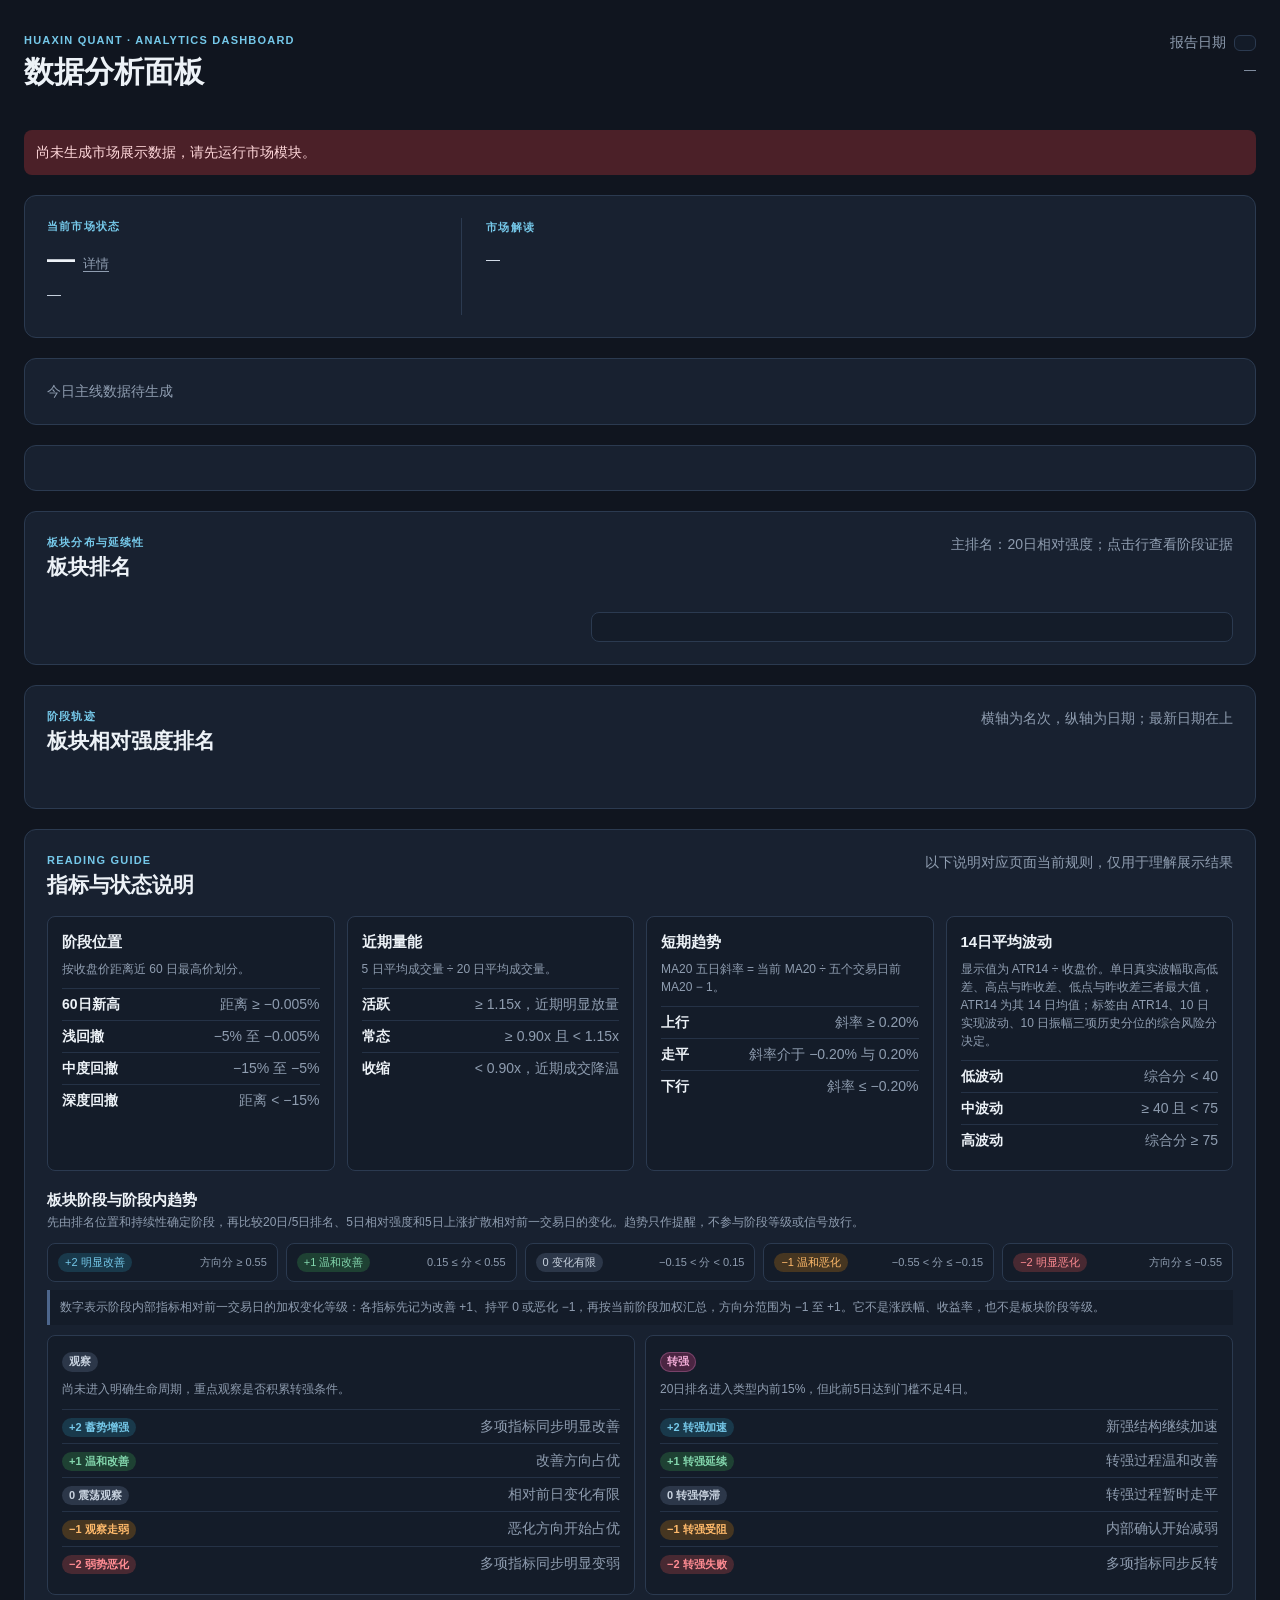
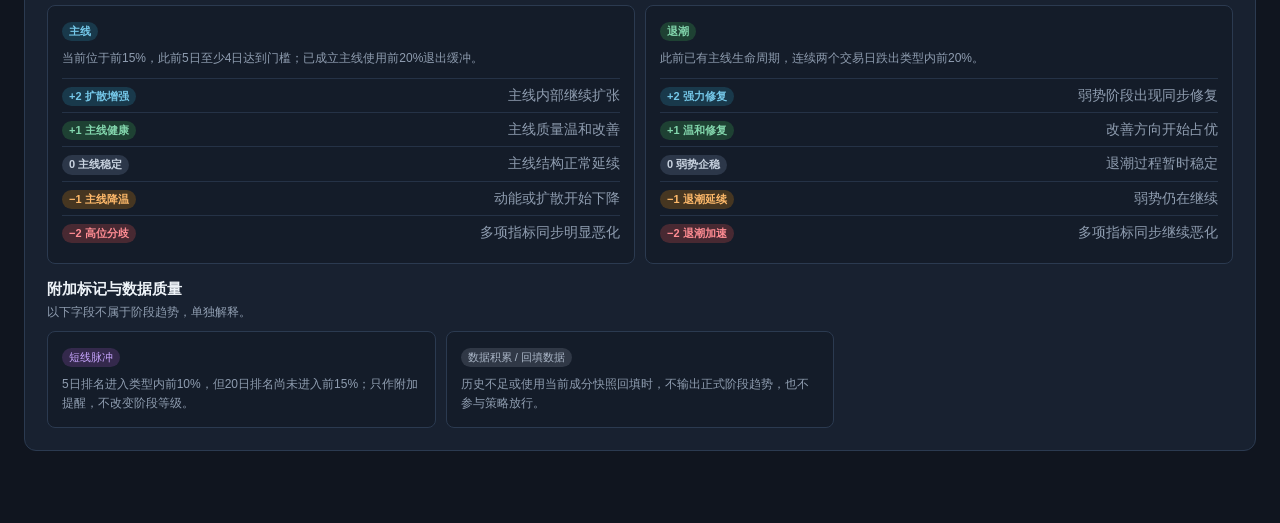
==== dashboard/index.html @ ee4cff54 "feat: filter vcp backtest by stage" ====
<!doctype html>
<html lang="zh-CN">
<head>
  <meta charset="utf-8"><meta name="viewport" content="width=device-width, initial-scale=1">
  <title>Huaxin Quant 数据分析面板</title><link rel="stylesheet" href="styles.css"><link rel="stylesheet" href="state.css"><link rel="stylesheet" href="state-rules.css"><link rel="stylesheet" href="index-trend.css"><link rel="stylesheet" href="sector-detail.css"><link rel="stylesheet" href="vcp.css"><link rel="stylesheet" href="backtest.css"><link rel="stylesheet" href="backtest-window.css"><link rel="stylesheet" href="capital.css"><link rel="stylesheet" href="capital-states.css"><link rel="stylesheet" href="layout-overrides.css">
</head>
<body>
  <main class="shell">
    <header class="page-header"><div><p class="eyebrow">HUAXIN QUANT · ANALYTICS DASHBOARD</p><h1>数据分析面板</h1></div><div class="header-meta"><div id="date-control" class="date-picker"><span>报告日期</span><button id="date-picker-toggle" type="button" aria-expanded="false"></button><select id="date-select" class="hidden" aria-label="报告日期"></select><div id="date-picker-panel" class="date-picker-panel hidden"></div></div><p id="data-status" class="data-status">—</p></div></header>
    <nav id="module-nav" class="module-nav" aria-label="分析模块"></nav>
    <p id="load-error" class="notice hidden"></p>
    <section id="module-placeholder" class="panel placeholder hidden"></section>
    <div id="capital-content" class="hidden">
      <section class="panel vcp-header capital-header"><div><p class="section-label">申万二级 · 独立资金旁路</p><h2>资金观测</h2><p id="capital-meta" class="data-status">—</p></div><div id="capital-summary" class="vcp-summary"></div></section>
      <section class="panel"><div class="section-heading"><div><p class="section-label">TURNOVER FLOW → MAIN CAPITAL</p><h2>二级行业资金候选</h2></div><p id="capital-note">最多8个；点击行业查看成交额前5只核心个股</p></div><div class="capital-layout"><div class="table-scroll"><table id="capital-sector-table"></table></div><aside id="capital-sector-detail" class="capital-detail"></aside></div></section>
      <section class="panel capital-threshold-panel"><div class="section-heading"><div><p class="section-label">RULES &amp; THRESHOLDS</p><h2>关键指标与状态阈值</h2></div><p>以下标准由当日业务数据包发布，与实际运行配置一致</p></div><div id="capital-thresholds"></div></section>
      <section class="panel capital-guide"><div class="section-heading"><div><p class="section-label">READING GUIDE</p><h2>资金口径</h2></div><p>资金状态与价格强弱保持独立</p></div><div class="capital-guide-grid"><article><h3>成交额流入</h3><p>通达信全量行情计算二级行业成交额占全A比例，观察近3日提升、持续性、放量股票占比和集中度；它不等于净流入。</p></article><article><h3>主力资金</h3><p>只对映射为 high/usable 的候选调用妙想；板块层不汇总融资数据，也不因成交活跃直接推断主力资金流入。</p></article><article><h3>个股验证</h3><p>每个确认行业取成交额前5只，一次查询个股主力资金与融资资金；三种状态分别呈现，不强制合成。</p></article></div></section>
    </div>
    <div id="signals-content" class="hidden"><section class="panel vcp-header"><div><p class="section-label">模型二 · 量价买点</p><h2>信号发现</h2><p id="signals-meta" class="data-status hidden"></p></div><div id="signals-summary" class="vcp-summary"></div></section><section class="panel"><div class="section-heading"><div><p class="section-label">当日触发与次日计划</p><h2>信号列表</h2></div><p id="signals-note">—</p></div><div id="signals-filters" class="tabs"></div><div class="vcp-layout"><div class="table-scroll"><table id="signals-table"></table></div><aside id="signals-detail" class="vcp-detail"></aside></div></section></div>
    <div id="vcp-content" class="hidden">
      <section class="panel vcp-header"><div><p class="section-label">Bloom 信号层 · 动态跟踪</p><h2>VCP 结构</h2><p id="vcp-meta" class="data-status hidden"></p></div><div id="vcp-summary" class="vcp-summary"></div></section>
      <section class="panel"><div class="section-heading"><div><p class="section-label">活跃结构</p><h2>观察列表</h2></div><p id="vcp-filter-note">—</p></div><div id="vcp-filters" class="tabs" aria-label="Bloom 状态筛选"></div><div class="vcp-layout"><div class="table-scroll"><table id="vcp-table"></table></div><aside id="vcp-detail" class="vcp-detail"></aside></div></section>
    </div>
    <div id="valuation-content" class="hidden">
      <section class="panel vcp-header"><div><p class="section-label">模型三 · 主动估值</p><h2>投研分析索引</h2><p id="valuation-meta" class="data-status"></p></div><div id="valuation-summary" class="vcp-summary"></div></section>
      <section class="panel"><div class="section-heading"><div><p class="section-label">已验证运行</p><h2>已完成标的</h2></div><p id="valuation-note">点击标的查看完整研究报告</p></div><div class="table-scroll"><table id="valuation-table"></table></div></section>
    </div>
    <div id="backtest-content" class="hidden">
      <section class="panel vcp-header"><div><p class="section-label">策略验证 · 统一样本范围</p><h2>回测表现</h2><p id="backtest-meta" class="data-status"></p></div><div class="backtest-header-side"><div id="backtest-window-tabs" class="tabs" aria-label="买点成立范围"></div><div id="backtest-summary" class="vcp-summary"></div></div></section>
      <section class="panel"><div class="section-heading"><div><p class="section-label">VCP SELECTION BASELINE</p><h2>VCP结构入选表现</h2></div><p id="backtest-structure-note">—</p></div><div id="backtest-structure-summary" class="vcp-summary"></div><div id="backtest-structure-filters" class="tabs" aria-label="VCP入选阶段筛选"></div><div class="table-scroll"><table id="backtest-structure-table"></table></div><div id="backtest-structure-pagination" class="backtest-pagination" aria-label="VCP结构入选明细分页"></div><div class="table-scroll"><table id="backtest-structure-stage-table"></table></div></section>
      <section class="panel"><div class="section-heading"><div><p class="section-label">所选成立范围 · 收益观察至20日</p><h2>实际买点表现</h2></div><p id="backtest-note">—</p></div><div id="backtest-filters" class="tabs"></div><div class="table-scroll"><table id="backtest-table"></table></div></section>
      <section class="panel"><div class="section-heading"><div><p class="section-label">SETUP FAMILY BASELINE</p><h2>买点类型基准</h2></div><p>三类买点分别作为后续条件评价的比较基准</p></div><div class="table-scroll"><table id="backtest-event-table"></table></div></section>
      <section class="panel"><div class="section-heading"><div><p class="section-label">SETUP PROFILE</p><h2>等级与形态成熟度</h2></div><p id="backtest-profile-note">—</p></div><div class="backtest-profile-grid"><article><h3>常规 / A类</h3><div class="table-scroll"><table id="backtest-grade-table"></table></div></article><article><h3>形态成熟度</h3><div class="table-scroll"><table id="backtest-maturity-table"></table></div></article></div></section>
      <section class="panel"><div class="section-heading"><div><p class="section-label">CONDITION VALUE</p><h2>条件价值评估</h2></div><p>可参与基准 → 强势确认，同时观察提升与机会损失</p></div><div id="backtest-horizon-tabs" class="tabs" aria-label="条件评价周期"></div><div class="table-scroll"><table id="backtest-condition-table"></table></div><p id="backtest-condition-note" class="detail-meta"></p></section>
    </div>
    <div id="market-content">
      <section class="panel state-panel"><div class="state-summary"><p class="section-label">当前市场状态</p><div class="state-title-row"><h2 id="market-state">—</h2><button id="state-help-toggle" class="state-help-toggle" type="button" aria-expanded="false" aria-controls="state-rules">详情</button></div><p id="state-duration" class="state-duration">—</p><div id="risk-tags" class="tags"></div></div><div class="state-reading"><p class="section-label">市场解读</p><p id="state-analysis" class="state-analysis">—</p><p id="state-transition" class="state-transition hidden">—</p></div></section>
      <section id="state-rules" class="panel state-rules hidden"></section>
      <section id="daily-mainline" class="panel daily-mainline"><p class="muted">今日主线数据待生成</p></section>
      <section class="panel"><div class="table-scroll"><table id="index-table"></table></div></section>
      <section class="panel"><div class="section-heading"><div><p class="section-label">板块分布与延续性</p><h2>板块排名</h2></div><p>主排名：20日相对强度；点击行查看阶段证据</p></div><nav id="sector-tabs" class="tabs" aria-label="板块类别"></nav><div class="leaderboard-layout"><div class="table-scroll"><table id="sector-table"></table></div><aside id="sector-detail" class="sector-detail"></aside></div></section>
      <section class="panel"><div class="section-heading"><div><p class="section-label">阶段轨迹</p><h2>板块相对强度排名</h2></div><p>横轴为名次，纵轴为日期；最新日期在上</p></div><nav id="rank-window-tabs" class="tabs" aria-label="相对强度窗口"></nav><div class="table-scroll matrix-wrap"><table id="history-matrix"></table></div></section>
      <section class="panel market-guide">
        <div class="section-heading"><div><p class="section-label">READING GUIDE</p><h2>指标与状态说明</h2></div><p>以下说明对应页面当前规则，仅用于理解展示结果</p></div>
        <div class="market-guide-grid">
          <article><h3>阶段位置</h3><p>按收盘价距离近 60 日最高价划分。</p><dl><div><dt>60日新高</dt><dd>距离 ≥ −0.005%</dd></div><div><dt>浅回撤</dt><dd>−5% 至 −0.005%</dd></div><div><dt>中度回撤</dt><dd>−15% 至 −5%</dd></div><div><dt>深度回撤</dt><dd>距离 &lt; −15%</dd></div></dl></article>
          <article><h3>近期量能</h3><p>5 日平均成交量 ÷ 20 日平均成交量。</p><dl><div><dt>活跃</dt><dd>≥ 1.15x，近期明显放量</dd></div><div><dt>常态</dt><dd>≥ 0.90x 且 &lt; 1.15x</dd></div><div><dt>收缩</dt><dd>&lt; 0.90x，近期成交降温</dd></div></dl></article>
          <article><h3>短期趋势</h3><p>MA20 五日斜率 = 当前 MA20 ÷ 五个交易日前 MA20 − 1。</p><dl><div><dt>上行</dt><dd>斜率 ≥ 0.20%</dd></div><div><dt>走平</dt><dd>斜率介于 −0.20% 与 0.20%</dd></div><div><dt>下行</dt><dd>斜率 ≤ −0.20%</dd></div></dl></article>
          <article><h3>14日平均波动</h3><p>显示值为 ATR14 ÷ 收盘价。单日真实波幅取高低差、高点与昨收差、低点与昨收差三者最大值，ATR14 为其 14 日均值；标签由 ATR14、10 日实现波动、10 日振幅三项历史分位的综合风险分决定。</p><dl><div><dt>低波动</dt><dd>综合分 &lt; 40</dd></div><div><dt>中波动</dt><dd>≥ 40 且 &lt; 75</dd></div><div><dt>高波动</dt><dd>综合分 ≥ 75</dd></div></dl></article>
        </div>
        <div class="sector-guide"><h3>板块阶段与阶段内趋势</h3><p class="muted">先由排名位置和持续性确定阶段，再比较20日/5日排名、5日相对强度和5日上涨扩散相对前一交易日的变化。趋势只作提醒，不参与阶段等级或信号放行。</p>
          <div class="health-scale-guide"><div><span class="sector-state health-strong">+2 明显改善</span><b>方向分 ≥ 0.55</b></div><div><span class="sector-state health-good">+1 温和改善</span><b>0.15 ≤ 分 &lt; 0.55</b></div><div><span class="sector-state health-stable">0 变化有限</span><b>−0.15 &lt; 分 &lt; 0.15</b></div><div><span class="sector-state health-cooling">−1 温和恶化</span><b>−0.55 &lt; 分 ≤ −0.15</b></div><div><span class="sector-state health-divergence">−2 明显恶化</span><b>方向分 ≤ −0.55</b></div></div>
          <p class="health-scale-note">数字表示阶段内部指标相对前一交易日的加权变化等级：各指标先记为改善 +1、持平 0 或恶化 −1，再按当前阶段加权汇总，方向分范围为 −1 至 +1。它不是涨跌幅、收益率，也不是板块阶段等级。</p><div class="sector-guide-grid phase-guide-grid">
          <div><h4><span class="sector-state watch">观察</span></h4><p>尚未进入明确生命周期，重点观察是否积累转强条件。</p><dl><div><dt><span class="sector-state health-strong">+2 蓄势增强</span></dt><dd>多项指标同步明显改善</dd></div><div><dt><span class="sector-state health-good">+1 温和改善</span></dt><dd>改善方向占优</dd></div><div><dt><span class="sector-state health-stable">0 震荡观察</span></dt><dd>相对前日变化有限</dd></div><div><dt><span class="sector-state health-cooling">−1 观察走弱</span></dt><dd>恶化方向开始占优</dd></div><div><dt><span class="sector-state health-divergence">−2 弱势恶化</span></dt><dd>多项指标同步明显变弱</dd></div></dl></div>
          <div><h4><span class="sector-state emerging">转强</span></h4><p>20日排名进入类型内前15%，但此前5日达到门槛不足4日。</p><dl><div><dt><span class="sector-state health-strong">+2 转强加速</span></dt><dd>新强结构继续加速</dd></div><div><dt><span class="sector-state health-good">+1 转强延续</span></dt><dd>转强过程温和改善</dd></div><div><dt><span class="sector-state health-stable">0 转强停滞</span></dt><dd>转强过程暂时走平</dd></div><div><dt><span class="sector-state health-cooling">−1 转强受阻</span></dt><dd>内部确认开始减弱</dd></div><div><dt><span class="sector-state health-divergence">−2 转强失败</span></dt><dd>多项指标同步反转</dd></div></dl></div>
          <div><h4><span class="sector-state mainline">主线</span></h4><p>当前位于前15%，此前5日至少4日达到门槛；已成立主线使用前20%退出缓冲。</p><dl><div><dt><span class="sector-state health-strong">+2 扩散增强</span></dt><dd>主线内部继续扩张</dd></div><div><dt><span class="sector-state health-good">+1 主线健康</span></dt><dd>主线质量温和改善</dd></div><div><dt><span class="sector-state health-stable">0 主线稳定</span></dt><dd>主线结构正常延续</dd></div><div><dt><span class="sector-state health-cooling">−1 主线降温</span></dt><dd>动能或扩散开始下降</dd></div><div><dt><span class="sector-state health-divergence">−2 高位分歧</span></dt><dd>多项指标同步明显恶化</dd></div></dl></div>
          <div><h4><span class="sector-state fading">退潮</span></h4><p>此前已有主线生命周期，连续两个交易日跌出类型内前20%。</p><dl><div><dt><span class="sector-state health-strong">+2 强力修复</span></dt><dd>弱势阶段出现同步修复</dd></div><div><dt><span class="sector-state health-good">+1 温和修复</span></dt><dd>改善方向开始占优</dd></div><div><dt><span class="sector-state health-stable">0 弱势企稳</span></dt><dd>退潮过程暂时稳定</dd></div><div><dt><span class="sector-state health-cooling">−1 退潮延续</span></dt><dd>弱势仍在继续</dd></div><div><dt><span class="sector-state health-divergence">−2 退潮加速</span></dt><dd>多项指标同步继续恶化</dd></div></dl></div>
        </div></div>
        <div class="sector-guide auxiliary-guide"><h3>附加标记与数据质量</h3><p class="muted">以下字段不属于阶段趋势，单独解释。</p><div class="sector-guide-grid">
          <div><span class="sector-state pulse">短线脉冲</span><p>5日排名进入类型内前10%，但20日排名尚未进入前15%；只作附加提醒，不改变阶段等级。</p></div>
          <div><span class="sector-state building">数据积累 / 回填数据</span><p>历史不足或使用当前成分快照回填时，不输出正式阶段趋势，也不参与策略放行。</p></div>
        </div></div>
      </section>
    </div>
  </main>
  <script src="data/index.js"></script><script src="data/valuation/catalog.js"></script><script src="data/valuation_progress.js"></script><script src="app.js"></script>
</body>
</html>
---- dashboard/styles.css ----
:root{color-scheme:dark;--bg:#10151f;--panel:#182130;--line:#2b3a50;--muted:#8f9db0;--text:#edf2f7;--accent:#75c8e9;--up:#ff6d75;--down:#68c79a;--warn:#ffba6b}*{box-sizing:border-box}body{margin:0;background:var(--bg);color:var(--text);font:14px/1.5 -apple-system,BlinkMacSystemFont,"PingFang SC","Microsoft YaHei",sans-serif}.shell{max-width:1480px;margin:0 auto;padding:32px 24px 72px}.page-header,.section-heading,.state-panel{display:flex;gap:24px;justify-content:space-between;align-items:flex-start}h1,h2,p{margin:0}h1{font-size:30px}.eyebrow,.section-label{color:var(--accent);font-size:11px;font-weight:700;letter-spacing:.11em;text-transform:uppercase}.page-header label{color:var(--muted)}select{margin-left:8px;background:var(--panel);border:1px solid var(--line);color:var(--text);padding:8px;border-radius:6px}.module-nav,.tabs,.tags{display:flex;flex-wrap:wrap;gap:8px}.module-nav{margin:20px 0 0}.module-nav button,.tabs button{cursor:pointer;border:1px solid var(--line);background:#131b28;color:var(--muted);border-radius:6px;padding:8px 12px}.module-nav button.active,.tabs button.active{color:#0f171f;background:var(--accent);border-color:var(--accent)}.panel{margin-top:20px;padding:22px;background:var(--panel);border:1px solid var(--line);border-radius:12px}.section-heading{margin-bottom:16px}.section-heading>p,.data-status,.muted{color:var(--muted)}.state-panel{align-items:stretch}.state-panel>div{flex:1;padding-right:18px;border-right:1px solid var(--line)}.state-panel>div:last-child{border:0;padding:0}#market-state{font-size:28px;margin-top:4px}.tags{margin-top:10px}.tag{color:var(--warn);background:#3d3022;border:1px solid #62482c;border-radius:999px;padding:3px 8px;font-size:12px}.evidence{padding-left:18px;margin:7px 0 0;color:#c8d2df}table{width:100%;border-collapse:collapse;white-space:nowrap}th{color:var(--muted);font-size:11px;font-weight:600;text-align:right;padding:8px 10px;border-bottom:1px solid var(--line)}td{text-align:right;padding:9px 10px;border-bottom:1px solid #253246}th:nth-child(-n+2),td:nth-child(-n+2){text-align:left}tr:last-child td{border-bottom:0}.positive{color:var(--up)}.negative{color:var(--down)}.tabs{margin-bottom:14px}.leaderboard-layout{display:grid;grid-template-columns:minmax(650px,1fr) 310px;gap:18px}#sector-table tbody tr{cursor:pointer}#sector-table tbody tr:hover,#sector-table tbody tr.selected{background:#223148}.sector-detail{min-height:260px;padding:14px;border:1px solid var(--line);border-radius:8px;background:#141c29}.sector-detail h3{margin:0 0 8px;font-size:18px}.detail-grid{display:grid;grid-template-columns:1fr 1fr;gap:8px;margin:12px 0}.detail-grid div{padding:7px;background:#1d293a;border-radius:5px}.detail-grid span{display:block;color:var(--muted);font-size:11px}.detail-history{font-size:12px}.detail-history td,.detail-history th{padding:5px}.matrix-wrap{max-height:560px;overflow:auto}#history-matrix th:first-child,#history-matrix td:first-child{position:sticky;left:0;z-index:1;background:var(--panel)}.matrix-cell{min-width:72px;font-size:12px}.rank-hot{color:var(--accent);font-weight:700}.rank-mid{color:var(--warn)}.notice{margin:16px 0;padding:12px;border-radius:8px;background:#4b2028;color:#ffd7da}.placeholder{font-size:16px;color:var(--muted)}.hidden{display:none}@media(max-width:900px){.shell{padding:20px 14px 48px}.state-panel,.page-header{flex-direction:column}.state-panel>div{width:100%;border-right:0;border-bottom:1px solid var(--line);padding:0 0 14px}.leaderboard-layout{display:block}.sector-detail{margin-top:14px}.table-scroll{overflow-x:auto}}
.date-picker{position:relative;display:flex;align-items:center;gap:8px;color:var(--muted)}.date-picker button{cursor:pointer;border:1px solid var(--line);border-radius:6px;background:#131b28;color:var(--text);padding:7px 10px}.date-picker-panel{position:absolute;right:0;top:32px;z-index:10;width:254px;padding:12px;background:var(--panel);border:1px solid var(--line);border-radius:9px;box-shadow:0 16px 32px #060a10}.calendar-head{display:flex;align-items:center;justify-content:space-between;margin-bottom:8px}.calendar-head button{padding:2px 8px}.calendar-grid{display:grid;grid-template-columns:repeat(7,1fr);gap:3px}.calendar-week{color:var(--muted);font-size:10px;text-align:center}.calendar-day{min-height:29px;padding:0!important;border:0!important;background:transparent!important;color:var(--muted)!important}.calendar-day.available{color:var(--text)!important;background:#263950!important}.calendar-day.selected{color:#0f171f!important;background:var(--accent)!important;font-weight:700}.calendar-day:disabled{cursor:default;opacity:.45}
---- dashboard/state.css ----
.header-meta { text-align: right; }
.header-meta .data-status { margin-top: 8px; font-size: 12px; }
.header-meta .date-picker { justify-content: flex-end; }
#signals-table th:nth-child(2),
#signals-table td:nth-child(2) { display: none; }
#signals-table th:nth-child(5),
#signals-table td:nth-child(5) { display: none; }
#signals-table th:nth-child(7),
#signals-table td:nth-child(7) { display: none; }
.state-summary { max-width: 35%; }
.state-reading { line-height: 1.8; }
.state-duration { margin-top: 4px; color: #c8d2df; }
.state-analysis { margin-top: 10px; color: #d5deea; }
.state-transition { margin-top: 12px; color: var(--warn); font-weight: 600; }

@media (max-width: 900px) {
  .header-meta { text-align: left; }
  .state-summary { max-width: none; }
}
---- dashboard/state-rules.css ----
.state-title-row { display: flex; align-items: baseline; gap: 8px; }.state-help-toggle { padding: 0; border: 0; background: transparent; color: var(--muted); font: italic 12px/1.2 inherit; cursor: pointer; text-decoration: underline; text-underline-offset: 3px; }
.state-help-toggle:hover { color: var(--accent); }.state-rules { margin-top: 12px; }
.rules-current { display: grid; grid-template-columns: minmax(280px, .9fr) 1.1fr; gap: 22px; }
.rules-current h3 { margin: 5px 0 8px; font-size: 18px; }.rules-current h3 span { color: var(--muted); font-size: 13px; font-weight: 400; }
.rules-current ul { margin: 0; padding-left: 18px; color: #c8d2df; }.rule-metrics { display: grid; grid-template-columns: repeat(3, 1fr); gap: 8px; }
.rule-metrics div { padding: 8px; border-radius: 6px; background: #1d293a; }.rule-metrics span { display: block; color: var(--muted); font-size: 11px; }.rule-metrics b { display: block; margin-top: 2px; font-size: 15px; }
.rules-all { margin-top: 18px; }.rules-all table { font-size: 12px; }.rules-all th, .rules-all td { white-space: normal; vertical-align: top; }.rules-all th:nth-child(-n+2), .rules-all td:nth-child(-n+2) { text-align: left; }.rules-all .active-rule { background: #223148; }
.rules-all th:first-child, .rules-all td:first-child { width: 112px; }
.rules-all th:nth-child(3), .rules-all td:nth-child(3) { width: 92px; white-space: nowrap; }
.state-rule-name { display: inline-flex; align-items: center; gap: 6px; white-space: nowrap; }
.state-rule-name .tag { flex: 0 0 auto; line-height: 1.2; }
.score-rules { margin-top: 18px; }.score-rules > div { display: grid; grid-template-columns: repeat(2, 1fr); gap: 10px; margin-top: 8px; }.score-rules article { padding: 12px; border: 1px solid var(--line); border-radius: 7px; background: #141c29; }.score-rules h4 { margin: 0 0 6px; font-size: 14px; }.score-rules p { margin: 0; color: #c8d2df; font-size: 12px; }.score-rules span { display: block; margin-top: 7px; color: var(--accent); font-size: 12px; }
@media (max-width: 900px) { .rules-current { grid-template-columns: 1fr; }.rule-metrics, .score-rules > div { grid-template-columns: repeat(2, 1fr); } }
---- dashboard/index-trend.css ----
.trend-sparkline { display: inline-block; width: 138px; }.trend-sparkline svg { display: block; width: 132px; height: 42px; overflow: visible; }.trend-sparkline polyline { fill: none; stroke-width: 1.5; stroke-linejoin: round; stroke-linecap: round; }.spark-close { stroke: var(--up); stroke-width: 2 !important; }.spark-ma20 { stroke: var(--accent); }.spark-ma60 { stroke: var(--muted); stroke-dasharray: 3 2; }.trend-sparkline small { display: flex; gap: 4px; align-items: center; color: var(--muted); font-size: 10px; }.trend-sparkline small b { margin-right: 2px; color: #c8d2df; font-weight: 600; }.trend-sparkline small i { display: inline-block; width: 8px; height: 2px; }.trend-sparkline small .close { background: var(--up); }.trend-sparkline small .ma20 { background: var(--accent); }.trend-sparkline small .ma60 { background: var(--muted); }.trend-arrow.up { color: var(--up); }.trend-arrow.down { color: var(--down); }.trend-arrow.flat { color: var(--muted); }.volatility,.drawdown,.recent-volume { font-weight: 600; }.volatility small,.drawdown small,.recent-volume small { margin-left: 3px; color: var(--muted); font-size: 11px; font-weight: 400; }.volatility.high { color: var(--warn); }.volatility.medium { color: #d9c46f; }.volatility.low { color: var(--down); }.drawdown.high,.recent-volume.active { color: var(--up); }.drawdown.shallow,.recent-volume.normal { color: var(--accent); }.drawdown.medium { color: var(--warn); }.drawdown.deep,.recent-volume.contract { color: var(--down); }#index-table th { text-align: center !important; }#index-table td:not(:first-child) { text-align: center; }#index-table .return-col { width: 62px; }
---- dashboard/sector-detail.css ----
.leaderboard-layout { grid-template-columns: minmax(420px, .9fr) minmax(480px, 1.1fr); }.sector-detail { min-height: 0; }.sector-detail .detail-grid { grid-template-columns: repeat(4, 1fr); gap: 7px; }.sector-detail .detail-grid div { padding: 7px; }.detail-heading { margin: 12px 0 6px; color: var(--accent); font-size: 11px; font-weight: 700; letter-spacing: .08em; text-transform: uppercase; }.detail-heading span { margin-left: 5px; color: var(--muted); font-size: 10px; font-weight: 400; letter-spacing: 0; text-transform: none; }.detail-meta { margin: 10px 0 0; color: var(--muted); font-size: 11px; }.detail-primary b { font-size: 16px; }.detail-history { margin-top: 4px; }.detail-history th, .detail-history td { white-space: nowrap; }
.sector-state { display: inline-block; padding: 3px 7px; border-radius: 999px; font-size: 11px; line-height: 1.2; white-space: nowrap; }.sector-detail h3 .sector-state { margin-left: 5px; vertical-align: middle; }.sector-state.mainline { color: #75c8e9; background: #19394b; }.sector-state.strengthening { color: #ff8c93; background: #482932; }.sector-state.divergence { color: #ffba6b; background: #463621; }.sector-state.pulse { color: #c8a6ff; background: #34294c; }.sector-state.watch { color: #c8d2df; background: #2c3749; }.sector-state.fading { color: #83d6ad; background: #1e4133; }.sector-state.building { color: #aab6c7; background: #303846; }#sector-table th { text-align: center !important; }
.sector-state.emerging { color: #f3add8; background: #4b2542; box-shadow: inset 0 0 0 1px #774269; }
.sector-state.health-strong { color: #75c8e9; background: #19394b; }
.sector-state.health-good { color: #83d6ad; background: #1e4133; }
.sector-state.health-stable { color: #c8d2df; background: #2c3749; }
.sector-state.health-cooling { color: #ffba6b; background: #463621; }
.sector-state.health-divergence { color: #ff8c93; background: #482932; }
.sector-state-line { display: flex; align-items: center; flex-wrap: wrap; gap: 6px; margin: 6px 0 12px; }
.sector-tier { color: #8d9bae; font-size: 11px; }
.matrix-cell[data-matrix-name] { cursor: pointer; }.matrix-cell.matrix-selected { background: #315f8b; color: #fff; font-weight: 700; box-shadow: inset 0 0 0 1px #75c8e9; }
.matrix-wrap { max-height: none; overflow-x: auto; overflow-y: visible; }
@media (max-width: 1100px) { .leaderboard-layout { grid-template-columns: minmax(330px, .75fr) minmax(450px, 1.25fr); }.sector-detail .detail-grid { grid-template-columns: repeat(2, 1fr); } }
---- dashboard/vcp.css ----
.vcp-header{display:flex;justify-content:space-between;gap:24px;align-items:flex-start}.vcp-header h2{margin-top:4px}.vcp-summary{display:grid;grid-template-columns:repeat(5,minmax(72px,1fr));gap:8px}.vcp-summary div,.vcp-metric{padding:9px 10px;border:1px solid var(--line);border-radius:7px;background:#141c29}.vcp-summary span,.vcp-metric span{display:block;color:var(--muted);font-size:11px}.vcp-summary b{font-size:18px}.vcp-layout{display:grid;grid-template-columns:minmax(500px,.85fr) minmax(460px,1.15fr);gap:18px}.vcp-detail{min-height:460px;padding:16px;border:1px solid var(--line);border-radius:8px;background:#141c29}.vcp-detail h3{margin:0 0 4px;font-size:20px}.vcp-detail h4{margin:18px 0 7px;font-size:12px;color:var(--accent);letter-spacing:.05em}.vcp-detail p{margin-top:7px;color:#c8d2df}.vcp-detail .muted{font-size:12px}.vcp-metrics{display:grid;grid-template-columns:1fr 1fr;gap:8px;margin:14px 0}.vcp-metric b{display:block;margin-top:2px}.vcp-table-row{cursor:pointer}.vcp-table-row:hover,.vcp-table-row.selected{background:#223148}.status-pill{display:inline-block;padding:2px 7px;border-radius:999px;border:1px solid var(--line);font-size:11px}.status-triggered{color:#ffdd86;background:#44391f}.status-mature{color:#8be0ff;background:#193747}.status-forming{color:#a8d18d;background:#253a28}.status-early{color:#b9c4d5;background:#283241}.status-risk-blocked{color:#ff9da3;background:#48252c}.risk-hard,.risk-high{color:#ff9da3}.risk-medium{color:var(--warn)}.vcp-list-note{color:var(--muted);font-size:12px}.vcp-flags{display:flex;flex-wrap:wrap;gap:6px;margin-top:8px}.vcp-flags span{padding:2px 6px;border-radius:4px;background:#3d3022;color:var(--warn);font-size:11px}.vcp-detail-table{overflow:auto;border:1px solid var(--line);border-radius:6px}.vcp-detail-table table{width:100%;font-size:11px}.vcp-detail-table th,.vcp-detail-table td{padding:6px 7px;white-space:nowrap}.vcp-detail-table th{color:var(--muted);font-weight:500}.vcp-sector,.vcp-score-grid{display:grid;grid-template-columns:repeat(2,minmax(0,1fr));gap:7px}.vcp-sector>div,.vcp-score-grid>div{padding:8px 9px;border:1px solid var(--line);border-radius:6px;background:#101722}.vcp-sector span,.vcp-score-grid span{display:block;color:var(--muted);font-size:11px}.vcp-sector b,.vcp-score-grid b{display:block;margin-top:2px}.vcp-evidence{font-size:12px;line-height:1.55}.detail-meta{font-size:11px;color:var(--muted)}.valuation-layer-grid{display:grid;grid-template-columns:repeat(3,1fr);gap:7px}.valuation-layer-grid>div{padding:8px 9px;border:1px solid var(--line);border-radius:6px;background:#101722}.valuation-layer-grid span,.valuation-layer-grid small{display:block;color:var(--muted);font-size:11px}.valuation-layer-grid b{display:block;margin:2px 0}.valuation-list{padding-left:18px;margin:7px 0;color:#c8d2df}.valuation-list li{margin:5px 0}.valuation-report-grid{display:grid;grid-template-columns:1fr 1fr;gap:28px}.valuation-report-grid h3{margin:0;font-size:16px}.valuation-link{color:var(--accent);text-decoration:none;font-weight:600;white-space:nowrap}.valuation-link:hover{text-decoration:underline}@media(max-width:1000px){.vcp-layout{grid-template-columns:1fr}.vcp-detail{min-height:0}.vcp-header{flex-direction:column}.vcp-summary{width:100%}}@media(max-width:560px){.vcp-summary,.vcp-sector,.vcp-score-grid,.valuation-layer-grid,.valuation-report-grid{grid-template-columns:repeat(1,1fr)}}
---- dashboard/backtest.css ----
.backtest-return{font-variant-numeric:tabular-nums;font-weight:650}.backtest-pending{color:var(--muted)}#backtest-content .table-scroll{overflow-x:auto}#backtest-table{min-width:1120px}#backtest-table th,#backtest-table td{text-align:center;padding-left:8px;padding-right:8px}#backtest-table th:nth-child(-n+2),#backtest-table td:nth-child(-n+2){text-align:left}.backtest-stack{font-size:12px;line-height:1.4}.backtest-stack b{display:block;font-size:13px;white-space:nowrap}.backtest-stack small,.backtest-context small{display:block;color:var(--muted);white-space:nowrap}.backtest-breakout .backtest-return{font-size:12px}#backtest-event-table th,#backtest-event-table td,#backtest-grade-table th,#backtest-grade-table td,#backtest-maturity-table th,#backtest-maturity-table td,#backtest-condition-table th,#backtest-condition-table td,#backtest-structure-stage-table th,#backtest-structure-stage-table td{text-align:center}#backtest-event-table thead tr:first-child th:first-child,#backtest-event-table tbody td:first-child,#backtest-grade-table thead tr:first-child th:first-child,#backtest-grade-table tbody td:first-child,#backtest-maturity-table thead tr:first-child th:first-child,#backtest-maturity-table tbody td:first-child,#backtest-condition-table th:nth-child(2),#backtest-condition-table td:nth-child(2){text-align:left}.backtest-context{font-size:12px;line-height:1.45}.backtest-context b{display:block;white-space:nowrap}.backtest-profile-grid{display:grid;grid-template-columns:1fr 1fr;gap:18px}.backtest-profile-grid article{min-width:0}.backtest-profile-grid h3{margin:0 0 10px;font-size:14px}.backtest-capital-context{min-width:150px}.backtest-capital-context>span{display:flex;align-items:center;justify-content:space-between;gap:6px;margin:3px 0;font-size:11px;color:var(--muted)}#backtest-condition-table{min-width:1180px}#backtest-condition-table small.backtest-unavailable{display:block;color:var(--muted);font-size:10px}.backtest-condition-category,.backtest-sample-status{display:inline-flex;align-items:center;border-radius:999px;padding:3px 8px;font-size:11px;white-space:nowrap}.backtest-condition-category.category-market{background:#e7f4f2;color:#176b63}.backtest-condition-category.category-sector{background:#f0eafd;color:#6546a8}.backtest-condition-category.category-capital{background:#eaf1fc;color:#315f9f}.backtest-sample-status.status-insufficient{background:#f1f3f5;color:#747b84}.backtest-sample-status.status-preliminary{background:#fff2d8;color:#9a6412}.backtest-sample-status.status-stability_watch{background:#e7f4ed;color:#26724c}#backtest-structure-table{min-width:920px;margin-top:14px}#backtest-structure-table th,#backtest-structure-table td{text-align:center}#backtest-structure-table th:nth-child(-n+2),#backtest-structure-table td:nth-child(-n+2){text-align:left}#backtest-structure-table td small{display:block;color:var(--muted)}#backtest-structure-stage-table{margin-top:18px}@media(max-width:900px){.backtest-profile-grid{grid-template-columns:1fr}}
---- dashboard/backtest-window.css ----
.backtest-header-side {
  display: flex;
  flex-direction: column;
  align-items: flex-end;
  gap: 12px;
}

.backtest-header-side #backtest-window-tabs {
  justify-content: flex-end;
}

.backtest-pagination {
  display: flex;
  align-items: center;
  justify-content: space-between;
  gap: 12px;
  margin-top: 12px;
  color: var(--muted);
  font-size: 12px;
}

.backtest-pagination > div {
  display: flex;
  align-items: center;
  gap: 6px;
}

.backtest-pagination button {
  min-width: 34px;
  padding: 6px 10px;
  border: 1px solid var(--line);
  border-radius: 8px;
  background: var(--panel);
  color: var(--text);
  cursor: pointer;
}

.backtest-pagination button.active {
  border-color: var(--accent);
  background: #223148;
  color: var(--accent);
}

.backtest-pagination button:disabled {
  opacity: .4;
  cursor: not-allowed;
}

@media (max-width: 900px) {
  .backtest-header-side {
    align-items: stretch;
  }

  .backtest-header-side #backtest-window-tabs {
    justify-content: flex-start;
  }

  .backtest-pagination {
    align-items: flex-start;
    flex-direction: column;
  }
}
---- dashboard/capital.css ----
.capital-header{align-items:center}.capital-layout{display:grid;grid-template-columns:minmax(0,.82fr) minmax(500px,1.18fr);gap:18px}.capital-layout>.table-scroll{min-width:0;overflow-x:auto}.capital-detail{min-width:0;min-height:360px;padding:16px;border:1px solid var(--line);border-radius:8px;background:#141c29}.capital-detail h3{margin:0;font-size:20px}.capital-detail-head{display:flex;align-items:flex-start;justify-content:space-between;gap:12px;margin-bottom:12px}.capital-state{display:inline-flex;align-items:center;border-radius:999px;padding:3px 8px;font-size:11px;border:1px solid #40516a;background:#202b3b;color:#c8d2df}.capital-state.inflow,.capital-state.migrating{border-color:#744047;background:#3b252c;color:#ff9ba1}.capital-state.outflow{border-color:#376955;background:#203a31;color:#8de0ba}.capital-state.pending,.capital-state.unreliable{color:var(--muted)}#capital-sector-table tbody tr{cursor:pointer}#capital-sector-table tbody tr:hover,#capital-sector-table tbody tr.selected{background:#223148}.capital-metrics{display:grid;grid-template-columns:repeat(3,1fr);gap:8px;margin:12px 0 16px}.capital-metrics div{padding:8px;background:#1d293a;border-radius:6px}.capital-metrics span{display:block;color:var(--muted);font-size:11px}.capital-metrics b{font-size:14px}.capital-stock-table{margin-top:8px;font-size:12px}.capital-stock-table th,.capital-stock-table td{padding:6px}.capital-stock-name b,.capital-stock-name small{display:block}.capital-stock-name small{color:var(--muted)}.capital-guide-grid{display:grid;grid-template-columns:repeat(3,1fr);gap:14px}.capital-guide-grid article{padding:14px;border:1px solid var(--line);border-radius:8px;background:#141c29}.capital-guide-grid h3{margin:0 0 6px;font-size:14px}.capital-guide-grid p{color:#b8c4d3}.capital-detail-meta{color:var(--muted);font-size:11px;margin-top:8px}.capital-threshold-group+.capital-threshold-group{margin-top:22px}.capital-threshold-group h3{margin:0 0 8px;font-size:15px}.capital-threshold-table{white-space:normal}.capital-threshold-table th,.capital-threshold-table td{text-align:left;vertical-align:top}.capital-threshold-table th:nth-child(1){width:18%}.capital-threshold-table th:nth-child(2){width:31%}.capital-threshold-table td:nth-child(2){color:var(--accent);font-variant-numeric:tabular-nums}.capital-threshold-table td:nth-child(3){color:#b8c4d3}.capital-threshold-levels{display:grid;gap:16px}.capital-threshold-level{padding:15px;border:1px solid var(--line);border-radius:10px;background:#141c29}.capital-threshold-level-head{display:flex;justify-content:space-between;gap:18px;align-items:baseline;margin-bottom:12px}.capital-threshold-level-head h4{margin:0;color:var(--accent);font-size:16px}.capital-threshold-level-head p{color:var(--muted);font-size:12px}.capital-state-rule-grid{display:grid;grid-template-columns:repeat(2,minmax(0,1fr));gap:12px}.capital-threshold-level:nth-child(2) .capital-state-rule-grid{grid-template-columns:repeat(3,minmax(0,1fr))}.capital-threshold-level:last-child .capital-state-rule-grid{grid-template-columns:1fr}.capital-state-rule-card{min-width:0;padding:11px;border:1px solid #253246;border-radius:8px;background:#182130}.capital-state-rule-card h5{margin:0 0 7px;font-size:13px}.capital-state-rule-table{font-size:12px}.capital-state-rule-table th,.capital-state-rule-table td{padding:6px}.capital-state-rule-table th:nth-child(1){width:20%}.capital-state-rule-table th:nth-child(2){width:38%}.capital-state-rule-table td:nth-child(2){color:var(--accent)}.capital-state-rule-table td:nth-child(3){color:#b8c4d3}@media(max-width:1100px){.capital-layout{display:block}.capital-detail{margin-top:14px}.capital-guide-grid,.capital-state-rule-grid,.capital-threshold-level:nth-child(2) .capital-state-rule-grid{grid-template-columns:1fr}.capital-threshold-level-head{display:block}.capital-threshold-level-head p{margin-top:4px}}@media(max-width:700px){.capital-metrics{grid-template-columns:1fr 1fr}}
---- dashboard/capital-states.css ----
.capital-state.tier-strong {
  border-color: #a34a56;
  background: #4a202b;
  color: #ffadb2;
  font-weight: 700;
}

.capital-state.tier-positive {
  border-color: #80603a;
  background: #402f20;
  color: #ffc27a;
}

.capital-state.tier-neutral {
  border-color: #3d667b;
  background: #203442;
  color: #9ccbe3;
}

.capital-state.tier-negative {
  border-color: #376955;
  background: #203a31;
  color: #8de0ba;
}

.capital-state.tier-pending {
  border-color: #465366;
  background: #252e3b;
  color: #9aa8ba;
}

.capital-state.tier-unreliable {
  border-color: #66527f;
  background: #30263d;
  color: #c9afe8;
}

.capital-state-rule-table td:first-child {
  white-space: nowrap;
}
---- dashboard/layout-overrides.css ----
.vcp-layout {
  grid-template-columns: minmax(560px, 0.95fr) minmax(440px, 1.05fr);
}

@media (max-width: 1000px) {
  .vcp-layout { grid-template-columns: 1fr; }
}

.signal-reference-grid,
.signal-score-grid {
  display: grid;
  grid-template-columns: repeat(2, minmax(0, 1fr));
  gap: 8px;
}

.signal-reference-grid .vcp-metric,
.signal-score-grid > div {
  padding: 8px 9px;
  border: 1px solid var(--line);
  border-radius: 6px;
  background: #101722;
}

.signal-score-grid span { display: block; color: var(--muted); font-size: 11px; }
.signal-score-grid b { display: block; margin-top: 2px; }

.vcp-header .vcp-summary { margin-left: auto; }
#signals-content .vcp-summary { grid-template-columns: repeat(3, minmax(82px, 1fr)); }
.signal-plan-grid { display: grid; grid-template-columns: repeat(2, minmax(0, 1fr)); gap: 8px; }
.signal-plan-grid > div { padding: 9px; border: 1px solid var(--line); border-radius: 6px; background: #101722; }
.signal-plan-grid span { display: block; color: var(--muted); font-size: 11px; }
.signal-plan-grid b { display: block; margin-top: 2px; }

.signal-inline-risks { display: inline-flex; flex-wrap: wrap; gap: 5px; margin-left: 6px; vertical-align: middle; }
.signal-inline-risks span { display: inline-block; padding: 2px 7px; border: 1px solid #7b414b; border-radius: 999px; background: #542a34; color: #ffd1d5; font-size: 11px; }
.signal-detail-tags { display: grid; gap: 7px; margin: 10px 0 2px; }
.signal-tag-group { display: grid; grid-template-columns: 64px minmax(0, 1fr); gap: 8px; align-items: start; }
.signal-tag-label { padding-top: 3px; color: var(--muted); font-size: 11px; font-weight: 700; }
.signal-tag-values { display: flex; align-items: center; flex-wrap: wrap; gap: 5px; min-width: 0; }
.signal-detail-tags .market-status-pill { margin-left: 0; }
.signal-source-pill, .signal-financial-pill, .signal-technical-pill { display: inline-block; padding: 3px 8px; border: 1px solid var(--line); border-radius: 999px; font-size: 11px; font-weight: 700; }
.signal-source-pill.source-core { border-color: #3f78a3; background: #1d3449; color: #a7d7ff; }
.signal-source-pill.source-expansion { border-color: #596da7; background: #29304d; color: #c7d1ff; }
.signal-source-pill.source-both { border-color: #6c5aa0; background: #322a4b; color: #d8c8ff; }
.signal-source-pill.source-unknown, .signal-financial-pill.financial-unverified { color: #b9c4d5; background: #283241; }
.signal-financial-pill.financial-verified { border-color: #34735a; background: #173c30; color: #a8e8ca; }
.signal-financial-pill.financial-risk, .signal-technical-pill { border-color: #7b414b; background: #542a34; color: #ffd1d5; }
@media (max-width: 560px) { .signal-tag-group { grid-template-columns: 1fr; gap: 3px; } }
.signal-summary { line-height: 1.65; }
.market-status-pill { display: inline-block; margin-left: 6px; padding: 3px 8px; border: 1px solid var(--line); border-radius: 999px; font-size: 11px; font-weight: 700; vertical-align: middle; }
.market-status-pill.market-supportive { border-color: #2f7b73; background: #153b39; color: #9de4d9; }
.market-status-pill.market-selective { border-color: #4d668c; background: #22334f; color: #bcd2f5; }
.market-status-pill.market-caution { border-color: #7b6735; background: #493b1f; color: #f0d895; }
.market-status-pill.market-blocked { border-color: #7b414b; background: #542a34; color: #ffd1d5; }
.signal-market-advice { margin: 12px 0; padding: 10px 12px; border: 1px solid var(--line); border-left-width: 3px; border-radius: 7px; background: #101722; }
.signal-market-advice > span { display: block; margin-bottom: 4px; color: var(--muted); font-size: 11px; font-weight: 700; letter-spacing: .04em; }
.signal-market-advice p { margin: 0; line-height: 1.65; }
.signal-market-advice.market-supportive { border-left-color: #4da77e; }
.signal-market-advice.market-selective { border-left-color: #7292c5; }
.signal-market-advice.market-caution { border-left-color: #c6a74f; }
.signal-market-advice.market-blocked { border-left-color: #c26774; }
.signal-position-advice { margin: 10px 0 14px; padding: 11px 12px; border: 1px solid var(--line); border-left-width: 3px; border-radius: 7px; background: #101722; }
.signal-position-advice > span { display: block; color: var(--muted); font-size: 11px; font-weight: 700; }
.signal-position-advice > b { display: block; margin-top: 3px; font-size: 18px; }
.signal-position-advice p { margin: 5px 0 0; line-height: 1.55; }
.signal-position-advice small { display: block; margin-top: 3px; color: var(--muted); }
.signal-position-advice.position-active { border-left-color: #4da77e; }
.signal-position-advice.position-observe { border-left-color: #7b6735; }
.signal-detail-topline { display: flex; justify-content: space-between; gap: 14px; align-items: flex-start; }
.signal-detail-topline .section-label { min-width: 0; padding-top: 0; }
.signal-primary-tags { display: flex; flex: 0 0 auto; flex-wrap: wrap; justify-content: flex-end; gap: 10px; align-items: center; margin: 0; }
.signal-detail-topline .status-pill,
.signal-detail-topline .signal-source-pill { padding: 0; border: 0; border-radius: 0; background: transparent; font-size: 11px; line-height: 1.5; }
.signal-detail-topline .status-pill.status-early { color: #f0d895; }
.signal-detail-topline .status-pill.status-triggered { color: #ff9da3; }
.signal-detail-topline .status-pill::before { content: ""; display: inline-block; width: 6px; height: 6px; margin-right: 6px; border-radius: 50%; background: currentColor; vertical-align: 1px; }
.signal-detail-topline .signal-source-pill { margin-left: 0; padding-left: 10px; border-left: 1px solid var(--line); font-weight: 600; }
.sector-status-pill { display: inline-flex; align-items: center; min-height: 24px; padding: 3px 8px; border: 1px solid var(--line); border-radius: 999px; font-size: 11px; font-weight: 700; line-height: 1.2; }
.sector-status-pill.sector-stage-mainline { border-color: #32647a; background: #19394b; color: #75c8e9; }
.sector-status-pill.sector-stage-emerging { border-color: #774269; background: #4b2542; color: #f3add8; }
.sector-status-pill.sector-stage-watch { border-color: #46566d; background: #2c3749; color: #c8d2df; }
.sector-status-pill.sector-stage-fading { border-color: #326c55; background: #1e4133; color: #83d6ad; }
.sector-status-pill.sector-stage-building, .sector-status-pill.sector-stage-unknown { color: #aab6c7; background: #303846; }
.vcp-sector > div:nth-child(2) { white-space: nowrap; overflow-x: auto; }
.vcp-sector > div:nth-child(2) > .sector-state { display: inline-flex; align-items: center; min-height: 24px; margin: 4px 3px 0 0; padding: 3px 7px; line-height: 1.2; vertical-align: middle; }
.signal-capital-grid { display: grid; grid-template-columns: repeat(2, minmax(0, 1fr)); gap: 8px; }
.signal-capital-grid article { padding: 10px; border: 1px solid var(--line); border-radius: 7px; background: #101722; }
.signal-capital-head { display: flex; justify-content: space-between; gap: 8px; align-items: center; }
.signal-capital-head > span { color: var(--muted); font-size: 11px; font-weight: 700; }
.signal-capital-values { display: grid; grid-template-columns: repeat(2, minmax(0, 1fr)); gap: 6px; margin-top: 9px; }
.signal-capital-values div { padding: 7px; border-radius: 5px; background: #172131; }
.signal-capital-values span { display: block; color: var(--muted); font-size: 10px; }
.signal-capital-values b { display: block; margin-top: 2px; font-size: 13px; }
.signal-capital-date { margin: 8px 0 0; color: var(--muted); font-size: 10px; text-align: right; }
@media (max-width: 560px) {
  .signal-capital-grid { grid-template-columns: 1fr; }
  .signal-detail-topline { align-items: flex-start; flex-direction: column; gap: 7px; }
  .signal-primary-tags { justify-content: flex-start; }
}

.market-guide-grid { display: grid; grid-template-columns: repeat(4, minmax(0, 1fr)); gap: 12px; }
.market-guide article, .sector-guide-grid > div { padding: 14px; border: 1px solid var(--line); border-radius: 8px; background: #141c29; }
.market-guide h3 { margin: 0 0 6px; font-size: 15px; }
.market-guide article > p, .sector-guide > p, .sector-guide-grid p { color: var(--muted); font-size: 12px; }
.market-guide dl { margin: 10px 0 0; }
.market-guide dl > div { display: flex; justify-content: space-between; gap: 12px; padding: 5px 0; border-top: 1px solid #253246; }
.market-guide dt { font-weight: 700; }
.market-guide dd { margin: 0; color: var(--muted); text-align: right; }
.sector-guide { margin-top: 18px; }
.sector-guide > h3 { margin-bottom: 2px; }
.sector-guide-grid { display: grid; grid-template-columns: repeat(3, minmax(0, 1fr)); gap: 10px; margin-top: 10px; }
.sector-guide-grid p { margin-top: 8px; line-height: 1.6; }
.health-scale-guide { display: grid; grid-template-columns: repeat(5, minmax(0, 1fr)); gap: 8px; margin-top: 12px; }
.health-scale-guide > div { display: flex; align-items: center; justify-content: space-between; gap: 8px; padding: 9px 10px; border: 1px solid var(--line); border-radius: 8px; background: #141c29; }
.health-scale-guide b { color: var(--muted); font-size: 11px; font-weight: 500; text-align: right; }
.health-scale-note { margin: 8px 0 0; padding: 8px 10px; border-left: 3px solid #4d668c; background: #141c29; color: var(--muted); font-size: 12px; line-height: 1.6; }
.phase-guide-grid { grid-template-columns: repeat(2, minmax(0, 1fr)); }
.phase-guide-grid h4 { margin: 0 0 8px; }
.phase-guide-grid dl { margin: 10px 0 0; }
.phase-guide-grid dl > div { display: flex; justify-content: space-between; gap: 12px; padding: 6px 0; border-top: 1px solid #253246; }
.phase-guide-grid dt { font-weight: 700; }
.phase-guide-grid dd { margin: 0; color: var(--muted); text-align: right; }
.auxiliary-guide { margin-top: 14px; }
@media (max-width: 1100px) { .market-guide-grid, .sector-guide-grid { grid-template-columns: repeat(2, minmax(0, 1fr)); } .health-scale-guide { grid-template-columns: repeat(3, minmax(0, 1fr)); } }
@media (max-width: 650px) { .market-guide-grid, .sector-guide-grid, .health-scale-guide { grid-template-columns: 1fr; } }

.sector-leaders { margin-top: 14px; }
.sector-leaders .detail-heading { display: flex; justify-content: space-between; margin-bottom: 6px; }
.sector-leader { display: grid; grid-template-columns: 24px minmax(0, 1fr) auto; gap: 7px; align-items: center; padding: 7px 0; border-top: 1px solid var(--line); }
.sector-leader-rank { color: var(--muted); font-size: 12px; font-weight: 700; }
.sector-leader-name b { margin-right: 5px; }
.sector-leader-name small { color: var(--muted); }
.sector-leader-meta { margin-top: 1px; color: var(--muted); font-size: 11px; white-space: nowrap; }
.sector-leader-score { text-align: right; }
.sector-leader-score b { display: block; color: var(--accent); }
.sector-leader-score small { color: var(--muted); font-size: 10px; }
.leader-role { display: inline-block; padding: 1px 5px; border-radius: 999px; font-size: 10px; }
.leader-role.leader { color: #8be0ff; background: #193747; }
.leader-role.core { color: #a8d18d; background: #253a28; }
.leader-role.watch { color: #d2c18d; background: #3d3022; }

.mainline-head { display: flex; align-items: flex-start; justify-content: space-between; gap: 16px; }
.mainline-head h2 { margin-top: 4px; font-size: 24px; }
.mainline-status { padding: 4px 9px; border: 1px solid var(--line); border-radius: 999px; color: var(--muted); font-size: 11px; font-weight: 700; }
.mainline-status.status-clear { border-color: #4d668c; background: #22334f; color: #bcd2f5; }
.mainline-status.status-unclear { border-color: #7b6735; background: #493b1f; color: #f0d895; }
.mainline-story { display: grid; grid-template-columns: minmax(280px, .8fr) minmax(420px, 1.2fr); gap: 18px; margin-top: 18px; }
.mainline-story > div { padding: 13px 15px; border-left: 3px solid var(--accent); background: #141c29; }
.mainline-story p:last-child { line-height: 1.75; }
.mainline-evidence-grid { display: grid; grid-template-columns: 1fr 1fr; gap: 22px; margin-top: 18px; }
.mainline-block, .mainline-stock { display: flex; align-items: baseline; gap: 8px; padding: 8px 0; border-top: 1px solid var(--line); }
.mainline-stock { flex-wrap: wrap; }
.mainline-block span, .mainline-stock small, .mainline-stock i { color: var(--muted); font-size: 11px; font-style: normal; }
.mainline-block span { margin-left: auto; }
.mainline-stock span { margin-left: auto; font-weight: 700; }
.mainline-stock em { flex-basis: 100%; color: #8fa1b8; font-size: 11px; font-style: normal; }
.mainline-news { margin-top: 16px; padding-top: 3px; }
.mainline-news ul { margin: 4px 0 0; padding-left: 18px; color: #c8d2df; }
.mainline-news li { padding: 3px 0; }
.mainline-news li span { margin-right: 7px; color: var(--muted); font-size: 11px; }
@media (max-width: 900px) { .mainline-story, .mainline-evidence-grid { grid-template-columns: 1fr; } .mainline-block { align-items: flex-start; flex-direction: column; } .mainline-block span { margin-left: 0; } }
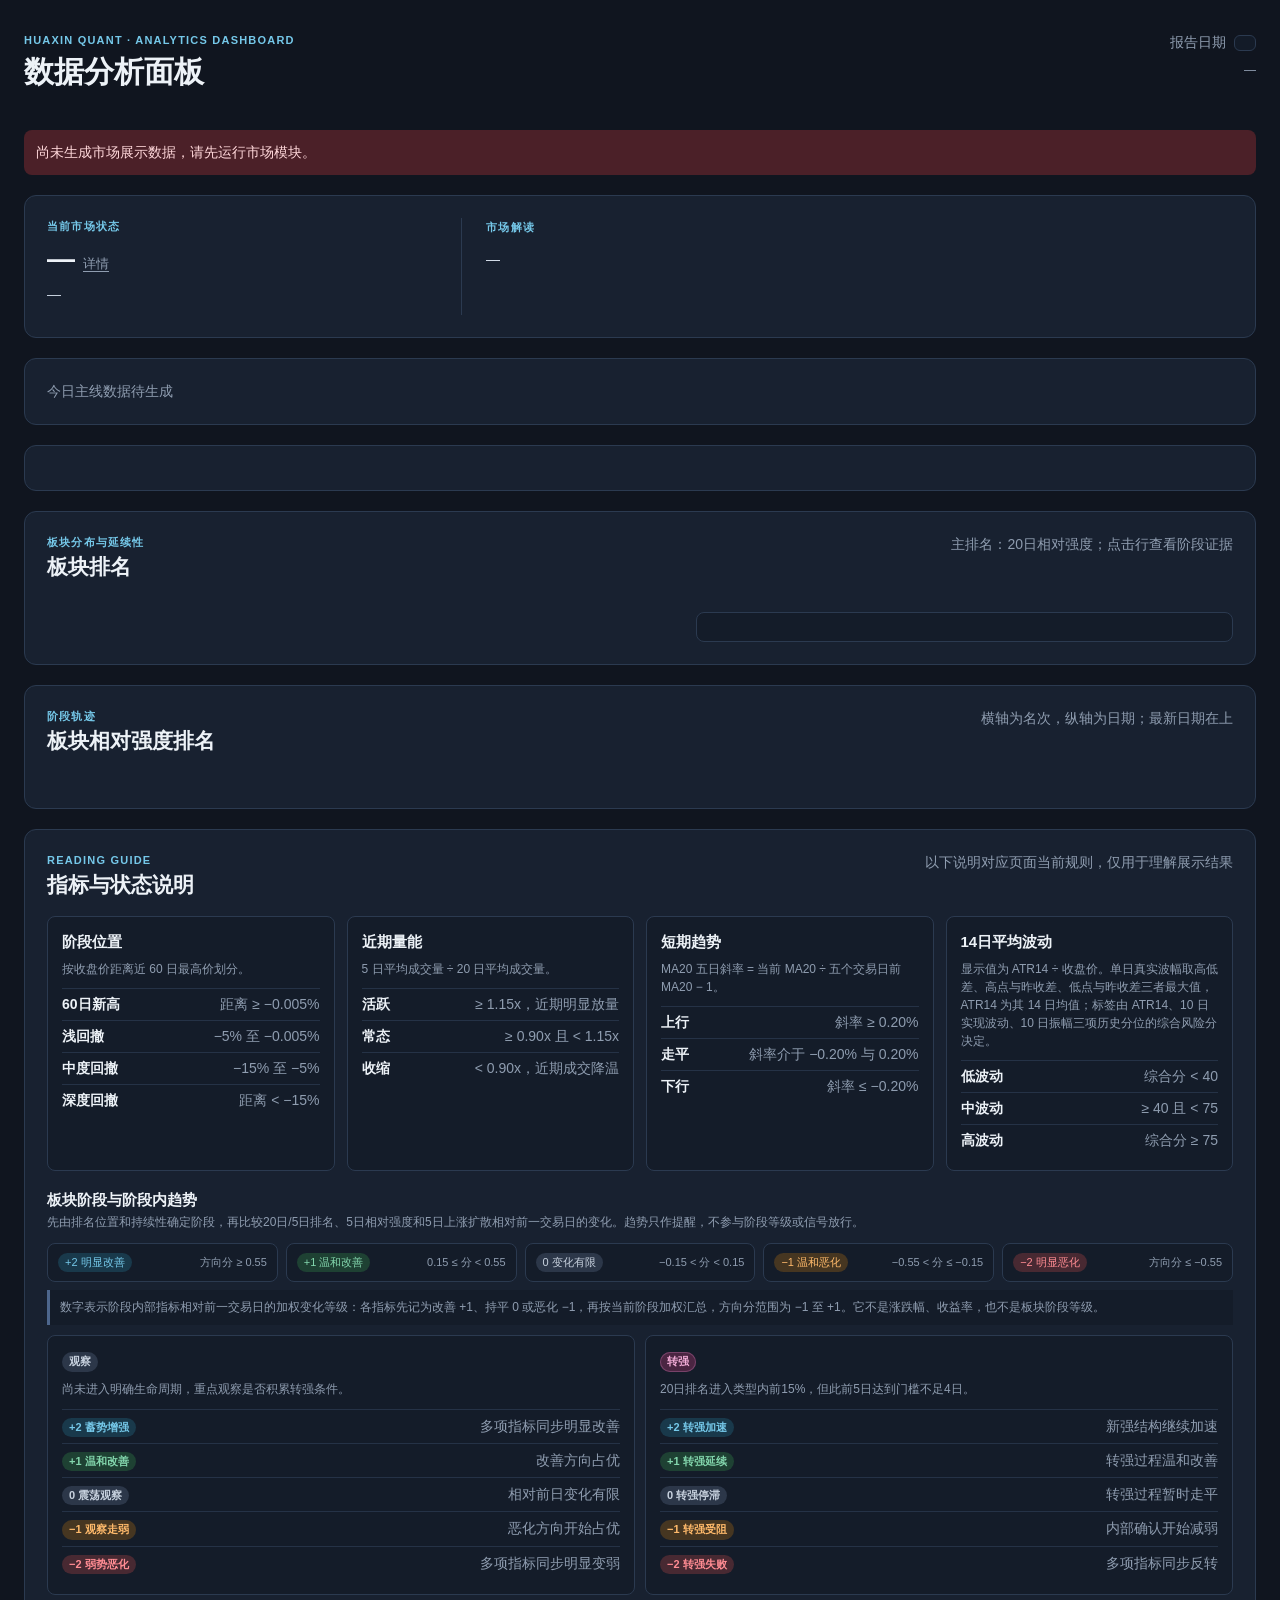
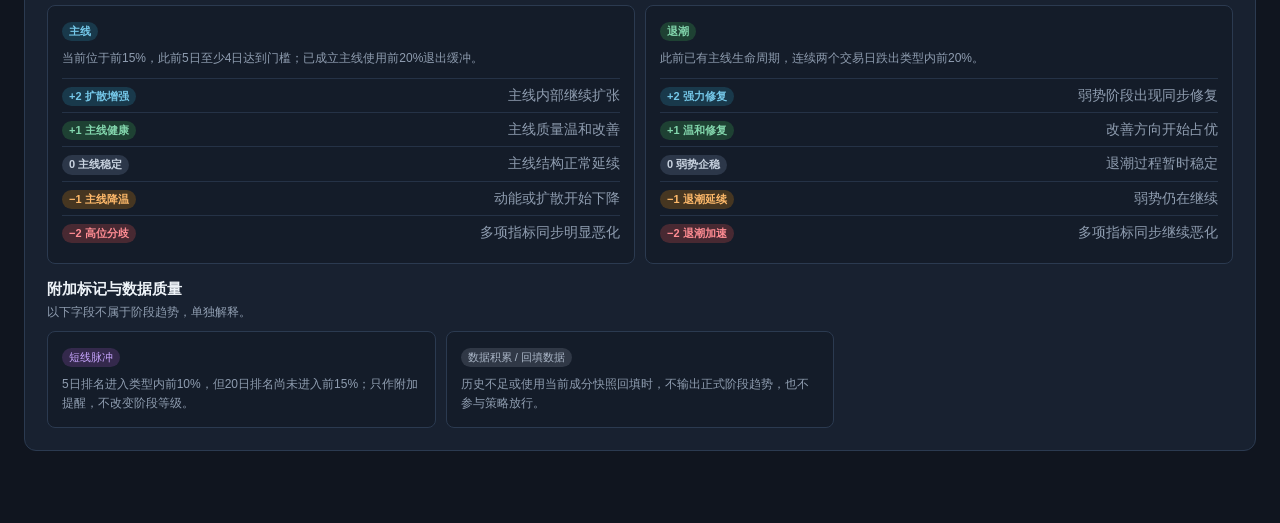
==== commit 89918371: "track post-breakout VCP lifecycle" ====
--- a/dashboard/index.html
+++ b/dashboard/index.html
@@ -2,7 +2,7 @@
 <html lang="zh-CN">
 <head>
   <meta charset="utf-8"><meta name="viewport" content="width=device-width, initial-scale=1">
-  <title>Huaxin Quant 数据分析面板</title><link rel="stylesheet" href="styles.css"><link rel="stylesheet" href="state.css"><link rel="stylesheet" href="state-rules.css"><link rel="stylesheet" href="index-trend.css"><link rel="stylesheet" href="sector-detail.css"><link rel="stylesheet" href="vcp.css"><link rel="stylesheet" href="backtest.css"><link rel="stylesheet" href="backtest-window.css"><link rel="stylesheet" href="capital.css"><link rel="stylesheet" href="capital-states.css"><link rel="stylesheet" href="layout-overrides.css">
+  <title>Huaxin Quant 数据分析面板</title><link rel="stylesheet" href="styles.css"><link rel="stylesheet" href="state.css"><link rel="stylesheet" href="state-rules.css"><link rel="stylesheet" href="index-trend.css"><link rel="stylesheet" href="sector-detail.css"><link rel="stylesheet" href="vcp.css"><link rel="stylesheet" href="vcp-contractions.css"><link rel="stylesheet" href="backtest.css"><link rel="stylesheet" href="backtest-window.css"><link rel="stylesheet" href="backtest-lifecycle.css"><link rel="stylesheet" href="capital.css"><link rel="stylesheet" href="capital-states.css"><link rel="stylesheet" href="layout-overrides.css">
 </head>
 <body>
   <main class="shell">
@@ -19,16 +19,17 @@
     <div id="signals-content" class="hidden"><section class="panel vcp-header"><div><p class="section-label">模型二 · 量价买点</p><h2>信号发现</h2><p id="signals-meta" class="data-status hidden"></p></div><div id="signals-summary" class="vcp-summary"></div></section><section class="panel"><div class="section-heading"><div><p class="section-label">当日触发与次日计划</p><h2>信号列表</h2></div><p id="signals-note">—</p></div><div id="signals-filters" class="tabs"></div><div class="vcp-layout"><div class="table-scroll"><table id="signals-table"></table></div><aside id="signals-detail" class="vcp-detail"></aside></div></section></div>
     <div id="vcp-content" class="hidden">
       <section class="panel vcp-header"><div><p class="section-label">Bloom 信号层 · 动态跟踪</p><h2>VCP 结构</h2><p id="vcp-meta" class="data-status hidden"></p></div><div id="vcp-summary" class="vcp-summary"></div></section>
-      <section class="panel"><div class="section-heading"><div><p class="section-label">活跃结构</p><h2>观察列表</h2></div><p id="vcp-filter-note">—</p></div><div id="vcp-filters" class="tabs" aria-label="Bloom 状态筛选"></div><div class="vcp-layout"><div class="table-scroll"><table id="vcp-table"></table></div><aside id="vcp-detail" class="vcp-detail"></aside></div></section>
+      <section class="panel"><div class="section-heading"><div><p class="section-label">VCP 生命周期</p><h2>跟踪列表</h2></div><p id="vcp-filter-note">—</p></div><div id="vcp-filters" class="tabs" aria-label="VCP 生命周期筛选"></div><div class="vcp-layout"><div class="table-scroll"><table id="vcp-table"></table></div><aside id="vcp-detail" class="vcp-detail"></aside></div></section>
     </div>
     <div id="valuation-content" class="hidden">
       <section class="panel vcp-header"><div><p class="section-label">模型三 · 主动估值</p><h2>投研分析索引</h2><p id="valuation-meta" class="data-status"></p></div><div id="valuation-summary" class="vcp-summary"></div></section>
       <section class="panel"><div class="section-heading"><div><p class="section-label">已验证运行</p><h2>已完成标的</h2></div><p id="valuation-note">点击标的查看完整研究报告</p></div><div class="table-scroll"><table id="valuation-table"></table></div></section>
     </div>
     <div id="backtest-content" class="hidden">
-      <section class="panel vcp-header"><div><p class="section-label">策略验证 · 统一样本范围</p><h2>回测表现</h2><p id="backtest-meta" class="data-status"></p></div><div class="backtest-header-side"><div id="backtest-window-tabs" class="tabs" aria-label="买点成立范围"></div><div id="backtest-summary" class="vcp-summary"></div></div></section>
-      <section class="panel"><div class="section-heading"><div><p class="section-label">VCP SELECTION BASELINE</p><h2>VCP结构入选表现</h2></div><p id="backtest-structure-note">—</p></div><div id="backtest-structure-summary" class="vcp-summary"></div><div id="backtest-structure-filters" class="tabs" aria-label="VCP入选阶段筛选"></div><div class="table-scroll"><table id="backtest-structure-table"></table></div><div id="backtest-structure-pagination" class="backtest-pagination" aria-label="VCP结构入选明细分页"></div><div class="table-scroll"><table id="backtest-structure-stage-table"></table></div></section>
+      <section class="panel vcp-header"><div><p class="section-label">策略验证 · 买点样本范围</p><h2>回测表现</h2><p id="backtest-meta" class="data-status"></p></div><div class="backtest-header-side"><div id="backtest-window-tabs" class="tabs" aria-label="买点成立范围"></div><div id="backtest-summary" class="vcp-summary"></div></div></section>
+      <section class="panel"><div class="section-heading"><div><p class="section-label">VCP SELECTION BASELINE</p><h2>VCP结构入选表现</h2></div><p id="backtest-structure-note">—</p></div><div id="backtest-structure-summary" class="vcp-summary"></div><div class="backtest-structure-controls"><div id="backtest-structure-filters" class="tabs" aria-label="VCP入选阶段筛选"></div><div id="backtest-structure-window-tabs" class="tabs" aria-label="VCP入选时间范围"></div></div><div class="table-scroll"><table id="backtest-structure-table"></table></div><div id="backtest-structure-pagination" class="backtest-pagination" aria-label="VCP结构入选明细分页"></div><div class="table-scroll"><table id="backtest-structure-stage-table"></table></div></section>
       <section class="panel"><div class="section-heading"><div><p class="section-label">所选成立范围 · 收益观察至20日</p><h2>实际买点表现</h2></div><p id="backtest-note">—</p></div><div id="backtest-filters" class="tabs"></div><div class="table-scroll"><table id="backtest-table"></table></div></section>
+      <section class="panel"><div class="section-heading"><div><p class="section-label">POST-ENTRY LIFECYCLE · 最长40个交易日</p><h2>买点后生命周期</h2></div><p id="backtest-lifecycle-note">—</p></div><div id="backtest-lifecycle-summary" class="vcp-summary"></div><div class="backtest-lifecycle-grid"><article><h3>按买点类型</h3><div class="table-scroll"><table id="backtest-lifecycle-setup-table"></table></div></article><article><h3>按买点等级</h3><div class="table-scroll"><table id="backtest-lifecycle-grade-table"></table></div></article><article><h3>按VCP阶段</h3><div class="table-scroll"><table id="backtest-lifecycle-maturity-table"></table></div></article></div><div class="table-scroll"><table id="backtest-lifecycle-table"></table></div><p class="detail-meta">仅记录价格路径事实；同日触及目标与失效价标记为歧义，不假定盘中先后，不模拟止盈或真实交易。</p></section>
       <section class="panel"><div class="section-heading"><div><p class="section-label">SETUP FAMILY BASELINE</p><h2>买点类型基准</h2></div><p>三类买点分别作为后续条件评价的比较基准</p></div><div class="table-scroll"><table id="backtest-event-table"></table></div></section>
       <section class="panel"><div class="section-heading"><div><p class="section-label">SETUP PROFILE</p><h2>等级与形态成熟度</h2></div><p id="backtest-profile-note">—</p></div><div class="backtest-profile-grid"><article><h3>常规 / A类</h3><div class="table-scroll"><table id="backtest-grade-table"></table></div></article><article><h3>形态成熟度</h3><div class="table-scroll"><table id="backtest-maturity-table"></table></div></article></div></section>
       <section class="panel"><div class="section-heading"><div><p class="section-label">CONDITION VALUE</p><h2>条件价值评估</h2></div><p>可参与基准 → 强势确认，同时观察提升与机会损失</p></div><div id="backtest-horizon-tabs" class="tabs" aria-label="条件评价周期"></div><div class="table-scroll"><table id="backtest-condition-table"></table></div><p id="backtest-condition-note" class="detail-meta"></p></section>
--- a/dashboard/sector-detail.css
+++ b/dashboard/sector-detail.css
@@ -1,4 +1,4 @@
-.leaderboard-layout { grid-template-columns: minmax(420px, .9fr) minmax(480px, 1.1fr); }.sector-detail { min-height: 0; }.sector-detail .detail-grid { grid-template-columns: repeat(4, 1fr); gap: 7px; }.sector-detail .detail-grid div { padding: 7px; }.detail-heading { margin: 12px 0 6px; color: var(--accent); font-size: 11px; font-weight: 700; letter-spacing: .08em; text-transform: uppercase; }.detail-heading span { margin-left: 5px; color: var(--muted); font-size: 10px; font-weight: 400; letter-spacing: 0; text-transform: none; }.detail-meta { margin: 10px 0 0; color: var(--muted); font-size: 11px; }.detail-primary b { font-size: 16px; }.detail-history { margin-top: 4px; }.detail-history th, .detail-history td { white-space: nowrap; }
+.leaderboard-layout { grid-template-columns: minmax(0, 1.08fr) minmax(440px, .92fr); align-items: start; }.leaderboard-layout > .table-scroll { min-width: 0; max-width: 100%; overflow-x: auto; }.leaderboard-layout #sector-table { min-width: 650px; }.leaderboard-layout #sector-table th:nth-child(-n+2), .leaderboard-layout #sector-table td:nth-child(-n+2) { text-align: left !important; }.leaderboard-layout #sector-table th:nth-child(3), .leaderboard-layout #sector-table td:nth-child(3), .leaderboard-layout #sector-table th:nth-child(4), .leaderboard-layout #sector-table td:nth-child(4) { text-align: center !important; }.leaderboard-layout #sector-table th:nth-child(n+5), .leaderboard-layout #sector-table td:nth-child(n+5) { text-align: right !important; }.leaderboard-layout #sector-table th:nth-child(4), .leaderboard-layout #sector-table td:nth-child(4) { min-width: 88px; }.leaderboard-layout #sector-table td:nth-child(4) .sector-state { display: flex; width: max-content; margin-right: auto; margin-left: auto; }.leaderboard-layout #sector-table td:nth-child(4) .sector-state + .sector-state { margin-top: 4px; }.sector-detail { min-width: 0; min-height: 0; }.sector-detail .detail-grid { grid-template-columns: repeat(3, 1fr); gap: 7px; }.sector-detail .detail-grid div { padding: 7px; }.detail-heading { margin: 12px 0 6px; color: var(--accent); font-size: 11px; font-weight: 700; letter-spacing: .08em; text-transform: uppercase; }.detail-heading span { margin-left: 5px; color: var(--muted); font-size: 10px; font-weight: 400; letter-spacing: 0; text-transform: none; }.detail-meta { margin: 10px 0 0; color: var(--muted); font-size: 11px; }.detail-primary b { font-size: 16px; }.detail-history { margin-top: 4px; }.detail-history th, .detail-history td { white-space: nowrap; }
 .sector-state { display: inline-block; padding: 3px 7px; border-radius: 999px; font-size: 11px; line-height: 1.2; white-space: nowrap; }.sector-detail h3 .sector-state { margin-left: 5px; vertical-align: middle; }.sector-state.mainline { color: #75c8e9; background: #19394b; }.sector-state.strengthening { color: #ff8c93; background: #482932; }.sector-state.divergence { color: #ffba6b; background: #463621; }.sector-state.pulse { color: #c8a6ff; background: #34294c; }.sector-state.watch { color: #c8d2df; background: #2c3749; }.sector-state.fading { color: #83d6ad; background: #1e4133; }.sector-state.building { color: #aab6c7; background: #303846; }#sector-table th { text-align: center !important; }
 .sector-state.emerging { color: #f3add8; background: #4b2542; box-shadow: inset 0 0 0 1px #774269; }
 .sector-state.health-strong { color: #75c8e9; background: #19394b; }
@@ -10,4 +10,4 @@
 .sector-tier { color: #8d9bae; font-size: 11px; }
 .matrix-cell[data-matrix-name] { cursor: pointer; }.matrix-cell.matrix-selected { background: #315f8b; color: #fff; font-weight: 700; box-shadow: inset 0 0 0 1px #75c8e9; }
 .matrix-wrap { max-height: none; overflow-x: auto; overflow-y: visible; }
-@media (max-width: 1100px) { .leaderboard-layout { grid-template-columns: minmax(330px, .75fr) minmax(450px, 1.25fr); }.sector-detail .detail-grid { grid-template-columns: repeat(2, 1fr); } }
+@media (max-width: 1100px) { .leaderboard-layout { grid-template-columns: minmax(0, 1fr) minmax(420px, 1fr); }.sector-detail .detail-grid { grid-template-columns: repeat(3, 1fr); } }
--- a/dashboard/vcp-contractions.css
+++ b/dashboard/vcp-contractions.css
@@ -0,0 +1,92 @@
+.vcp-contraction-help {
+  margin-bottom: 9px;
+  line-height: 1.55;
+}
+
+.vcp-metrics > .vcp-metric:nth-child(odd):last-child {
+  grid-column: 1 / -1;
+}
+
+.vcp-contraction-table table {
+  min-width: min(560px, 100%);
+  table-layout: fixed;
+}
+
+.vcp-contraction-table th:nth-child(2),
+.vcp-contraction-table td:nth-child(2) {
+  width: 70px;
+  padding-right: 4px;
+  padding-left: 4px;
+  font-size: 10px;
+}
+
+.vcp-contraction-table tbody tr {
+  border-left: 3px solid transparent;
+}
+
+.vcp-contraction-table tbody tr.contraction-standard {
+  border-left-color: #4f86b8;
+}
+
+.vcp-contraction-table tbody tr.contraction-reset {
+  border-left-color: #a47ad4;
+  background: rgba(117, 78, 153, .09);
+}
+
+.vcp-contraction-table tbody tr.contraction-micro {
+  border-left-color: #43b6aa;
+  background: rgba(54, 150, 139, .08);
+}
+
+.vcp-segment-kind {
+  display: flex;
+  flex-direction: column;
+  align-items: flex-start;
+  gap: 4px;
+}
+
+.vcp-segment-kind > small {
+  color: var(--muted);
+  font-size: 10px;
+}
+
+.vcp-contraction-type {
+  display: inline-flex;
+  align-items: center;
+  min-height: 20px;
+  padding: 2px 7px;
+  border: 1px solid transparent;
+  border-radius: 999px;
+  font-size: 10px;
+  font-weight: 650;
+  letter-spacing: .02em;
+  white-space: nowrap;
+}
+
+.vcp-contraction-type.type-standard {
+  color: #a9d7ff;
+  border-color: #315d80;
+  background: #183047;
+}
+
+.vcp-contraction-type.type-reset {
+  color: #d7bbf7;
+  border-color: #674b83;
+  background: #322440;
+}
+
+.vcp-contraction-type.type-micro {
+  color: #9ce9df;
+  border-color: #326f69;
+  background: #183a37;
+}
+
+.vcp-segment-kind .vcp-segment-score {
+  color: #d7bbf7;
+}
+
+.vcp-score-grid > .score-extension {
+  grid-column: 1 / -1;
+  border-color: #51426d;
+  background: #1d1929;
+}
--- a/dashboard/backtest-window.css
+++ b/dashboard/backtest-window.css
@@ -6,6 +6,17 @@
 }
 
 .backtest-header-side #backtest-window-tabs {
+  justify-content: flex-end;
+}
+
+.backtest-structure-controls {
+  display: flex;
+  align-items: flex-start;
+  justify-content: space-between;
+  gap: 16px;
+}
+
+.backtest-structure-controls #backtest-structure-window-tabs {
   justify-content: flex-end;
 }
 
@@ -55,6 +66,15 @@
     justify-content: flex-start;
   }
 
+  .backtest-structure-controls {
+    flex-direction: column;
+    gap: 0;
+  }
+
+  .backtest-structure-controls #backtest-structure-window-tabs {
+    justify-content: flex-start;
+  }
+
   .backtest-pagination {
     align-items: flex-start;
     flex-direction: column;
--- a/dashboard/backtest-lifecycle.css
+++ b/dashboard/backtest-lifecycle.css
@@ -0,0 +1,53 @@
+.backtest-lifecycle-grid {
+  display: grid;
+  grid-template-columns: 1fr;
+  gap: 18px;
+  margin-top: 18px;
+}
+
+.backtest-lifecycle-grid article {
+  min-width: 0;
+}
+
+.backtest-lifecycle-grid h3 {
+  margin: 0 0 10px;
+  font-size: 14px;
+}
+
+#backtest-lifecycle-setup-table,
+#backtest-lifecycle-grade-table,
+#backtest-lifecycle-maturity-table {
+  min-width: 980px;
+}
+
+#backtest-lifecycle-table {
+  min-width: 1400px;
+  margin-top: 20px;
+}
+
+#backtest-lifecycle-table th,
+#backtest-lifecycle-table td,
+#backtest-lifecycle-setup-table th,
+#backtest-lifecycle-setup-table td,
+#backtest-lifecycle-grade-table th,
+#backtest-lifecycle-grade-table td,
+#backtest-lifecycle-maturity-table th,
+#backtest-lifecycle-maturity-table td {
+  text-align: center;
+}
+
+#backtest-lifecycle-table th:nth-child(-n+2),
+#backtest-lifecycle-table td:nth-child(-n+2),
+#backtest-lifecycle-setup-table th:first-child,
+#backtest-lifecycle-setup-table td:first-child,
+#backtest-lifecycle-grade-table th:first-child,
+#backtest-lifecycle-grade-table td:first-child,
+#backtest-lifecycle-maturity-table th:first-child,
+#backtest-lifecycle-maturity-table td:first-child {
+  text-align: left;
+}
+
+#backtest-lifecycle-table td small {
+  display: block;
+  color: var(--muted);
+}
